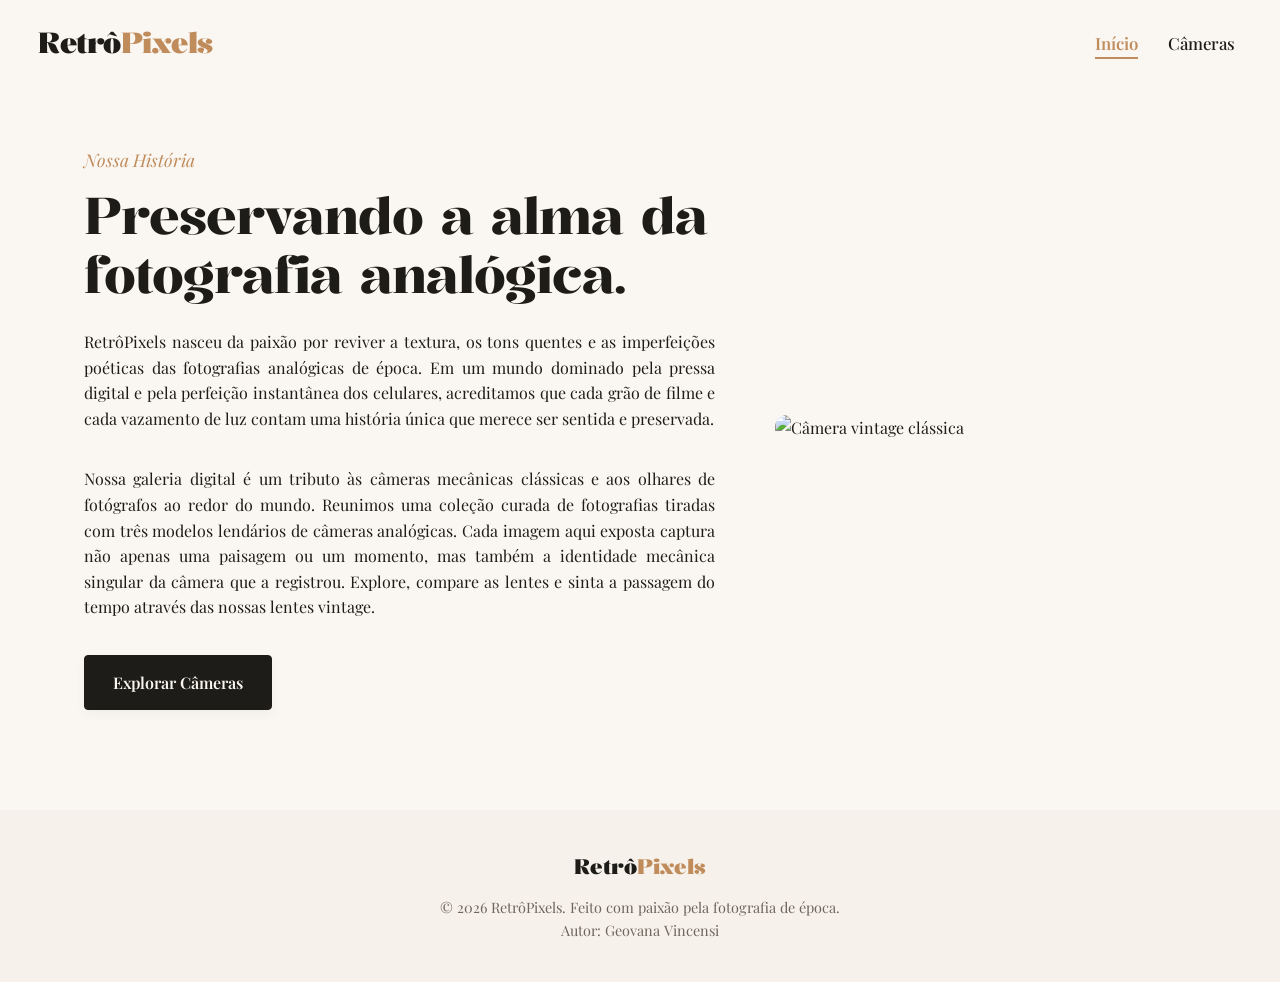
==== public/index.html @ 8a7ee76e "Commit inicial do projeto." ====
<!DOCTYPE html>
<html lang="pt-br">
<head>
    <meta charset="UTF-8">
    <meta name="viewport" content="width=device-width, initial-scale=1.0">
    <title>RetrôPixels - Sobre Nós</title>
    <link rel="stylesheet" href="../src/assets/css/style.css">
</head>
<body>

    <!--NavBar-->    
    <header class="header-nav">
        <div class="nav-container">
            <a href="index.html" class="logo">Retrô<span>Pixels</span></a>
            <nav>
                <ul class="nav-menu">
                    <li><a href="index.html" class="nav-link active">Início</a></li>
                    <li><a href="cameras.html" class="nav-link">Câmeras</a></li>
                </ul>
            </nav>
        </div>
    </header>

    <main>
        <div class="container">
            <section class="intro-section">
                <div class="intro-text-wrapper">
                    <span class="intro-tag">Nossa História</span>
                    <h1 class="intro-title">Preservando a alma da fotografia analógica.</h1>
                    
                    <p class="intro-p">
                        RetrôPixels nasceu da paixão por reviver a textura, os tons quentes e as imperfeições poéticas das fotografias analógicas de época. Em um mundo dominado pela pressa digital e pela perfeição instantânea dos celulares, acreditamos que cada grão de filme e cada vazamento de luz contam uma história única que merece ser sentida e preservada.
                    </p>
                    
                    <p class="intro-p">
                        Nossa galeria digital é um tributo às câmeras mecânicas clássicas e aos olhares de fotógrafos ao redor do mundo. Reunimos uma coleção curada de fotografias tiradas com três modelos lendários de câmeras analógicas. Cada imagem aqui exposta captura não apenas uma paisagem ou um momento, mas também a identidade mecânica singular da câmera que a registrou. Explore, compare as lentes e sinta a passagem do tempo através das nossas lentes vintage.
                    </p>
                    
                    <a href="cameras.html" class="btn-primary">Explorar Câmeras</a>
                </div>

                <!-- Coluna da imagem principal -->
                <div class="intro-image-wrapper">
                    <img src="../src/assets/img/img_Inicio.webp" 
                         alt="Câmera vintage clássica" 
                         class="intro-img">
                </div>
            </section>
        </div>
    </main>

    <!-- Rodapé -->
    <footer>
        <div class="container">
            <a href="index.html" class="footer-logo">Retrô<span>Pixels</span></a>
            <p class="footer-text">&copy; 2026 RetrôPixels. Feito com paixão pela fotografia de época.</p>
            <p class="footer-text">Autor: Geovana Vincensi</p>
        </div>
    </footer>

</body>
</html>
---- src/assets/css/style.css ----
@import url('https://fonts.googleapis.com/css2?family=Kalnia:wght@100..700&family=Playfair+Display:ital,wght@0,400..900;1,400..900&display=swap');
:root {
    --bg-color: #faf7f2;
    --text-color: #1e1c19;   
    --text-muted: #6e655c;    
    --accent-color: #c08c5c;   
    --accent-hover: #a17043;
     --shadow-sm: 0 4px 12px rgba(30, 28, 25, 0.04);
    --shadow-md: 0 10px 30px rgba(30, 28, 25, 0.08);
    --transition-smooth: all 0.4s;
}


* {
    margin: 0;
    padding: 0;
    box-sizing: border-box; /* Garante que bordas não aumentem o tamanho final da caixa */
}

body {
    font-family: 'Playfair Display', Georgia, serif;
    background-color: var(--bg-color);
    color: var(--text-color);
    line-height: 1.6;
    min-height: 100vh;
    display: flex;
    flex-direction: column;
    overflow-x: hidden;
}

/* Container geral da página*/
.container{
    width: 90%;
    max-width: 1200px;
    margin: 0 auto;
    padding: 0 20px;
}
.header-nav {
    position: sticky;
    top: 0;
    z-index: 100;
    background-color: rgba(250, 247, 242, 0.85);
    backdrop-filter: blur(12px);
    -webkit-backdrop-filter: blur(12px);
    border-bottom: 1px solid var(--border-color);
    padding: 20px 0;
    transition: var(--transition-smooth);
}
.nav-container{
    display: flex;
    justify-content: space-between;
    align-items: center;
}
.logo {
    font-family: 'Kalnia', serif;
    font-size: 1.8rem;
    font-weight: 700;
    color: var(--text-color);
    text-decoration: none;
    letter-spacing: -0.5px;
    margin-left: 3%;
}
.logo span {
    color: var(--accent-color);
}
.logo:hover {
    opacity: 0.85;
}
.nav-menu{
    display: flex;
    list-style: none;
    gap: 30px;
    margin-right: 45px;
}
.nav-link{
    font-family: 'Playfair Display', serif;
    font-size: 1.05rem;
    font-weight: 500;
    color: var(--text-color);
    text-decoration: none;
    position: relative;
    padding: 5px 0;
    transition: var(--transition-smooth);
}
.nav-link::after {
    content: '';
    position: absolute;
    bottom: 0;
    left: 0;
    width: 0;
    height: 1.5px;
    background-color: var(--accent-color);
    transition: var(--transition-smooth);
}
.nav-link:hover {
    color: var(--accent-color);
}
.nav-link:hover::after,
.nav-link.active::after {
    width: 100%;
}
.nav-link.active {
    color: var(--accent-color);
    font-weight: 600;
}
main {
    flex: 1;
    padding: 60px 0 100px 0;
}
.intro-section {
    display: grid;
    grid-template-columns: 1.2fr 0.8fr;
    gap: 60px;
    align-items: center;
}
.intro-text-wrapper {
    max-width: 650px;
}
.intro-tag {
    font-family: 'Playfair Display', serif;
    font-style: italic;
    color: var(--accent-color);
    font-size: 1.1rem;
    margin-bottom: 12px;
    display: inline-block;
}
.intro-title {
    font-family: 'Kalnia', serif;
    font-size: 3.2rem;
    font-weight: 600;
    line-height: 1.15;
    margin-bottom: 25px;
    letter-spacing: -1px;
}
.intro-p{
    margin-bottom: 35px;
    text-align: justify;
}
.btn-primary {
    display: inline-block;
    background-color: var(--text-color);
    color: var(--bg-color);
    padding: 14px 28px;
    border-radius: 4px;
    text-decoration: none;
    font-family: 'Playfair Display', serif;
    font-weight: 600;
    font-size: 1rem;
    border: 1px solid var(--text-color);
    transition: var(--transition-smooth);
    box-shadow: var(--shadow-sm);
}
.btn-primary:hover {
    border-color: var(--accent-color);
    transform: translateY(-2px);
    box-shadow: var(--shadow-md);
}
.intro-image-wrapper{
     position: relative;
     border-radius: 12px;
     overflow: hidden;
     object-fit: cover;
     transition: var(--transition-smooth);
}
.intro-img{
    width: 100%;
    height: 100%;
    object-fit: cover;
    transition: var(--transition-smooth);
}
/* Rodapé */
footer {
    border-top: 1px solid var(--border-color);
    padding: 40px 0;
    text-align: center;
    background-color: #f6f2eb;
}

.footer-logo {
    font-family: 'Kalnia', serif;
    font-weight: 700;
    font-size: 1.3rem;
    color: var(--text-color);
    text-decoration: none;
    display: inline-block;
    margin-bottom: 12px;
}

.footer-logo span {
    color: var(--accent-color);
}

.footer-text {
    font-size: 0.9rem;
    color: var(--text-muted);
}

/* Página das Câmeras */
.section-header {
    text-align: center;
    max-width: 700px;
    margin: 0 auto 60px auto;
}
.section-title {
    font-family: 'Kalnia', serif;
    font-size: 2.8rem;
    font-weight: 600;
    margin-bottom: 15px;
}
.section-subtitle {
    font-size: 1.1rem;
}
/* Grid de Cards das Câmeras */
.cameras-grid {
    display: grid;
    grid-template-columns: repeat(auto-fit, minmax(320px, 1fr));
    gap: 40px;
}
.camera-card {
    background-color: var(--card-bg);
    border: 1px solid var(--border-color);
    border-radius: 12px;
    overflow: hidden;
    display: flex;
    flex-direction: column;
    box-shadow: var(--shadow-sm);
    transition: var(--transition-smooth);
}
.camera-card:hover {
    transform: translateY(-8px);
    box-shadow: var(--shadow-md);
    border-color: var(--accent-color);
}
.camera-img-container {
    height: 250px;
    overflow: hidden;
    position: relative;
    background-color: #e6dfd5;
}
.camera-card-img {
    width: 100%;
    height: 100%;
    object-fit: cover;
    filter: sepia(0.1);
    transition: var(--transition-smooth);
}
.camera-card-info {
    padding: 30px;
    display: flex;
    flex-direction: column;
    flex-grow: 1;
}
.camera-year {
    font-size: 0.9rem;
    color: var(--accent-color);
    font-weight: 600;
    margin-bottom: 8px;
    text-transform: uppercase;
    letter-spacing: 1px;
}
.camera-name {
    font-family: 'Kalnia', serif;
    font-size: 1.5rem;
    font-weight: 600;
    margin-bottom: 12px;
    color: var(--text-color);
}
.camera-desc {
    font-size: 0.98rem;
    margin-bottom: 25px;
    flex-grow: 1;
}
.btn-card {
    display: block;
    width: 100%;
    text-align: center;
    background-color: transparent;
    color: var(--text-color);
    border: 1px solid var(--text-color);
    padding: 12px;
    border-radius: 4px;
    text-decoration: none;
    font-family: 'Playfair Display', serif;
    font-weight: 600;
    font-size: 0.95rem;
    transition: var(--transition-smooth);
}
.camera-card:hover .btn-card {
    background-color:#a17043;
    border: transparent;
    color: var(--bg-color);
}

/* Página da Galeria */
.gallery-nav {
    display: flex;
    justify-content: space-between;
    align-items: center;
    margin-bottom: 40px;
    border-bottom: 1px solid var(--border-color);
    padding-bottom: 20px;
}
.btn-back {
    color: var(--text-color);
    border: 1px solid var(--text-color);
    text-decoration: none;
    padding: 5px 10px;
    display: inline-block;
    border-radius: 5px;

}
.btn-back:hover {
    border-radius: 4px;
    border: 1px solid;
    border: #1e1c19;
}
.gallery-camera-info {
    max-width: 800px;
    margin-bottom: 50px;
}
.gallery-camera-title {
    font-family: 'Kalnia', serif;
    font-size: 2.8rem;
    font-weight: 600;
    margin-bottom: 15px;
}
.gallery-camera-desc {
    font-size: 1.1rem;
    color: var(--text-muted);
}

/* Grid de Fotos */
.gallery-grid {
    display: grid;
    grid-template-columns: repeat(2, 1fr); /* Grid base */
    gap: 30px;
}
.gallery-item {
    position: relative;
    border-radius: 8px;
    overflow: hidden;
    box-shadow: var(--shadow-sm);
    background-color: var(--border-color);
    transition: var(--transition-smooth);
}
/* Tamanho das fotos */
.gallery-item.large {
    grid-column: span 2;
    aspect-ratio: 16 / 9;
}
.gallery-item.normal {
    aspect-ratio: 4 / 3;
}
.gallery-photo {
    width: 100%;
    height: 100%;
    object-fit: cover;
    display: block;
    transition: var(--transition-smooth);
}
.gallery-item:hover .gallery-photo {
    transform: scale(1.04);
}

/* Overlay com créditos da foto */
.photo-overlay {
    position: absolute;
    inset: 0;
    background: linear-gradient(0deg, rgba(30, 28, 25, 0.8) 0%, rgba(30, 28, 25, 0.2) 60%, rgba(30, 28, 25, 0) 100%);
    display: flex;
    flex-direction: column;
    justify-content: flex-end;
    z-index: 2;
    padding: 25px;
    opacity: 0;
    transition: var(--transition-smooth);
}

.gallery-item:hover .photo-overlay {
    opacity: 1;
}
.photo-author {
    color: #ffffff;
    font-family: 'Playfair Display', serif;
    font-weight: 600;
    font-size: 1.1rem;
    margin-bottom: 4px;
}
.photo-location {
    color: rgba(255, 255, 255, 0.75);
    font-size: 0.85rem;
    font-style: italic;
}
/* Estado de Erro na Galeria */
.error-container {
    text-align: center;
    padding: 80px 20px;
    max-width: 500px;
    margin: 0 auto;
}

.error-title {
    font-family: 'Kalnia', serif;
    font-size: 2.2rem;
    margin-bottom: 15px;
}

.error-text {
    color: var(--text-muted);
    margin-bottom: 30px;
}
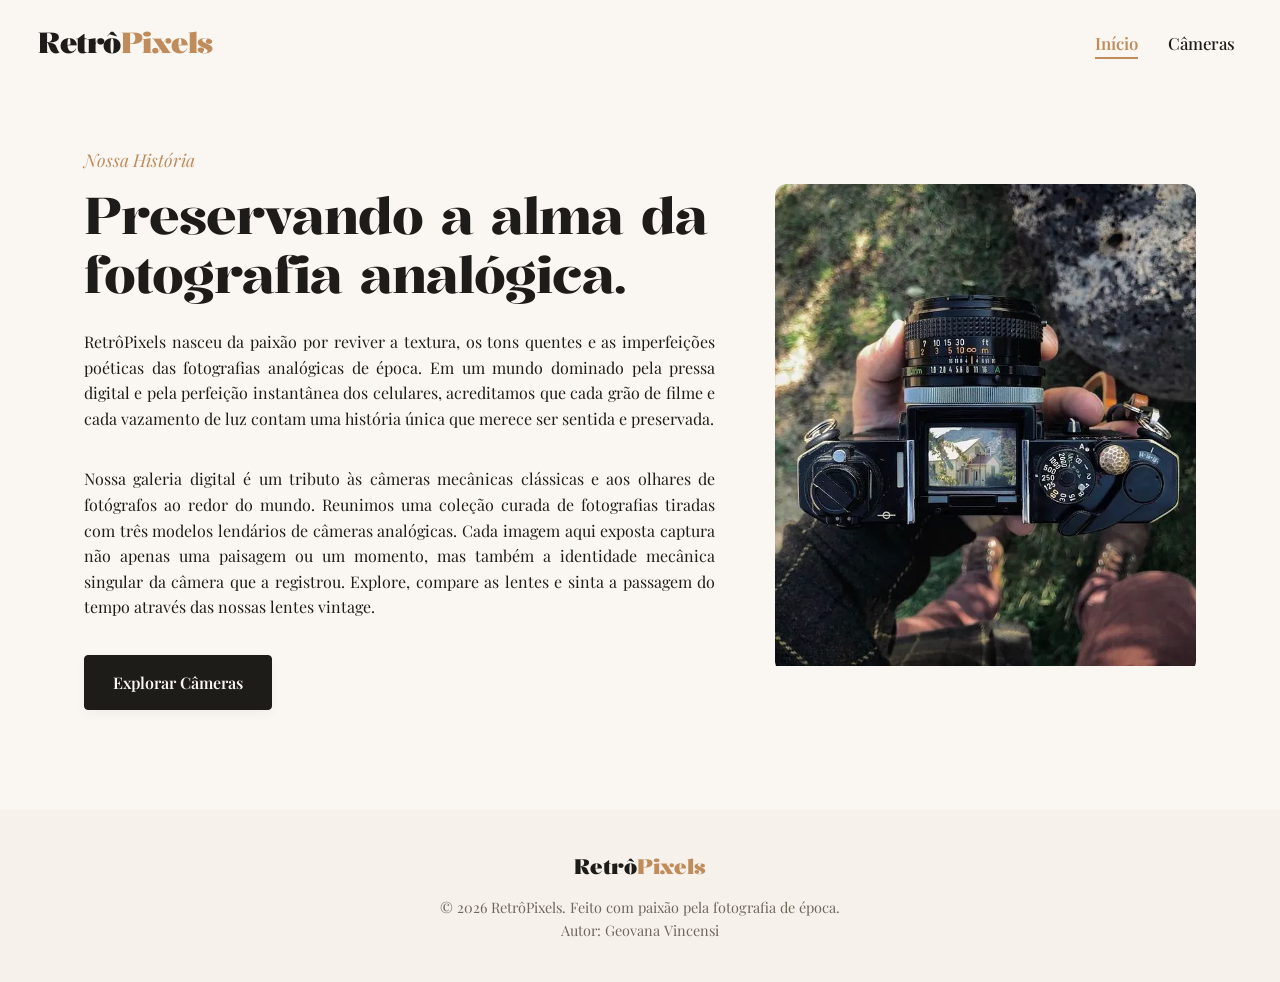
==== commit 781bd7e4: "alteração nos caminhos das imagens" ====
--- a/public/index.html
+++ b/public/index.html
@@ -41,7 +41,7 @@
 
                 <!-- Coluna da imagem principal -->
                 <div class="intro-image-wrapper">
-                    <img src="../src/assets/img/img_Inicio.webp" 
+                    <img src="../src/assets/img/img_Inicio.png" 
                          alt="Câmera vintage clássica" 
                          class="intro-img">
                 </div>
